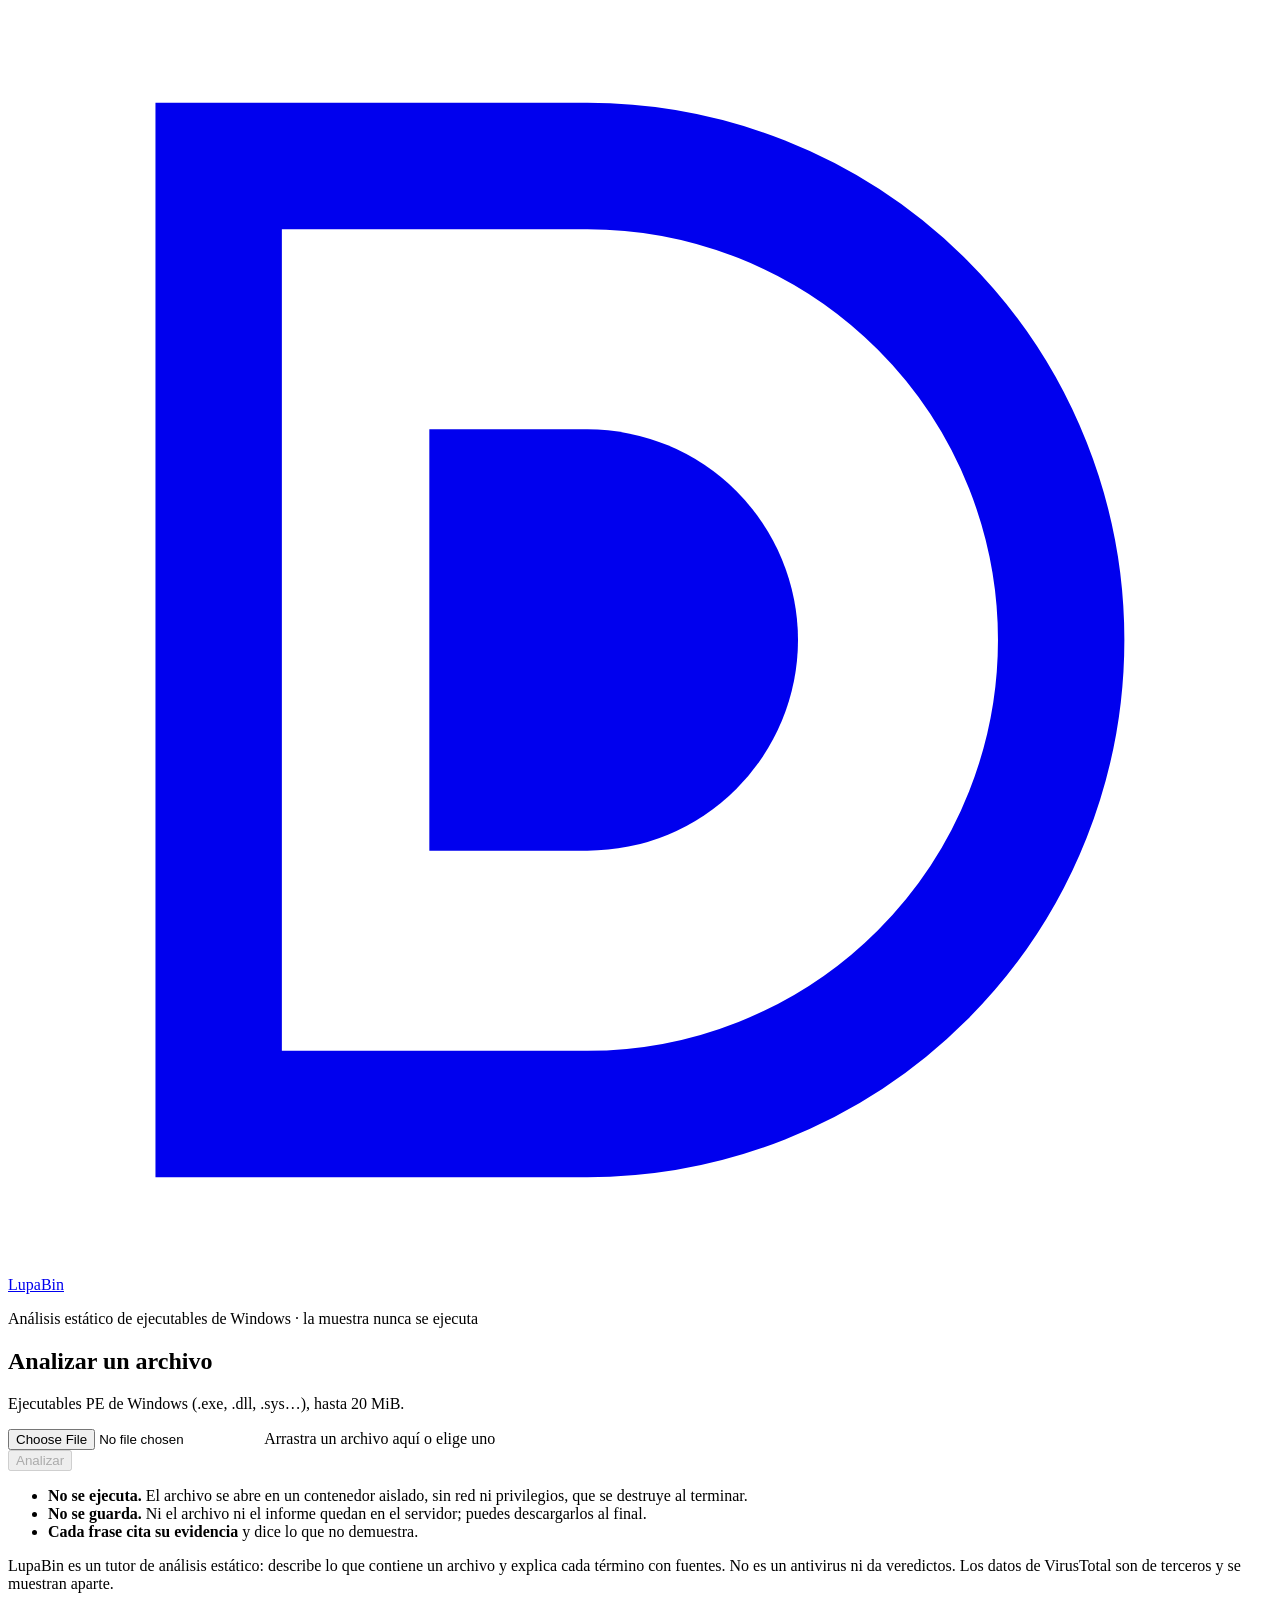
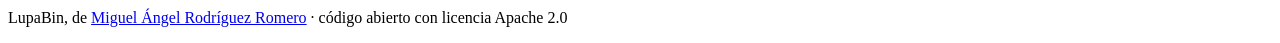
==== src/lupabin/web/static/index.html @ e9e33e32 "Merge pull request #32 from miguelrr21/feat/web-guide feat(web): guía de inicio, menú de descargas y" ====
<!doctype html>
<html lang="es">
<head>
<meta charset="utf-8">
<meta name="viewport" content="width=device-width, initial-scale=1">
<meta name="color-scheme" content="light dark">
<title>LupaBin · análisis estático de ejecutables</title>
<meta name="description" content="Analiza un ejecutable de Windows sin ejecutarlo: qué contiene, qué llama y qué no se puede afirmar.">
<link rel="icon" href="/static/favicon.svg" type="image/svg+xml">
<link rel="stylesheet" href="/static/app.css">
<script src="/static/app.js" defer></script>
</head>
<body>
<header class="topbar">
  <div class="wrap topbar-inner">
    <a class="brand" href="/" aria-label="LupaBin, inicio">
      <svg class="brand-mark" viewBox="0 0 24 24" aria-hidden="true"><path d="M4 3h7a9 9 0 0 1 0 18H4z" fill="none" stroke="currentColor" stroke-width="2.4"/><path d="M8 8h3a4 4 0 0 1 0 8H8z" fill="currentColor"/></svg>
      <span class="brand-name">LupaBin</span>
    </a>
    <p class="topbar-note">Análisis estático de ejecutables de Windows · la muestra nunca se ejecuta</p>
  </div>
</header>

<main class="wrap" id="main">
  <section class="panel" id="upload" aria-labelledby="upload-title">
    <div class="panel-head">
      <h1 id="upload-title">Analizar un archivo</h1>
      <p class="muted">Ejecutables PE de Windows (.exe, .dll, .sys…), hasta <span id="max-size">20 MiB</span>.</p>
    </div>
    <form id="form" novalidate>
      <label class="drop" id="drop" for="file">
        <input type="file" id="file" name="file" class="visually-hidden">
        <span class="drop-main" id="drop-text">Arrastra un archivo aquí o <span class="link-like">elige uno</span></span>
        <span class="drop-file" id="drop-file" hidden></span>
      </label>

      <fieldset class="options" id="vt-options" hidden>
        <legend>VirusTotal</legend>
        <label class="check"><input type="checkbox" id="vt" checked> <span id="vt-label">Analizar también en VirusTotal</span></label>
        <p class="notice" id="upload-notice">Si VirusTotal no conoce el archivo, se sube para que lo analice, y el resultado aparece en cuanto termine. Lo subido puede compartirse con sus clientes de pago: no subas documentos ni programas internos o confidenciales.</p>
      </fieldset>

      <div class="actions">
        <button type="submit" class="button primary" id="submit" disabled>Analizar</button>
        <span class="muted small" id="limits-note"></span>
      </div>
    </form>
    <ul class="facts">
      <li><strong>No se ejecuta.</strong> El archivo se abre en un contenedor aislado, sin red ni privilegios, que se destruye al terminar.</li>
      <li><strong>No se guarda.</strong> Ni el archivo ni el informe quedan en el servidor; puedes descargarlos al final.</li>
      <li><strong>Cada frase cita su evidencia</strong> y dice lo que no demuestra.</li>
    </ul>
  </section>

  <section class="panel" id="progress" hidden aria-live="polite">
    <div class="progress-bar" aria-hidden="true"><span></span></div>
    <p id="progress-text">Enviando el archivo…</p>
    <p class="muted small" id="progress-time"></p>
  </section>

  <section class="panel error" id="error" hidden role="alert">
    <h2>No se pudo analizar</h2>
    <p id="error-text"></p>
    <button type="button" class="button" id="error-back">Volver</button>
  </section>

  <section id="result" hidden>
    <div class="panel result-head">
      <div class="result-title">
        <h2 id="result-name"></h2>
        <span class="badge" id="result-status"></span>
        <span class="score" id="vt-score" hidden></span>
      </div>
      <div class="vt-status" id="vt-status" role="status" aria-live="polite" hidden>
        <span class="vt-dot" id="vt-dot" aria-hidden="true"></span>
        <span id="vt-status-text"></span>
        <button type="button" class="link-button" id="vt-status-open">Ver detalle</button>
      </div>
      <dl class="hashes" id="hashes"></dl>
      <div class="actions">
        <button type="button" class="button primary" id="challenge-open" aria-controls="challenge-panel" aria-expanded="false">Practicar con este informe</button>
        <details class="menu" id="downloads">
          <summary class="button">Descargar</summary>
          <div class="menu-list">
            <button type="button" id="download-md">Informe para leer (Markdown)</button>
            <button type="button" id="download-json">Informe de hechos (JSON)</button>
            <button type="button" id="ghidra-download">Evidencias para Ghidra (ZIP)</button>
          </div>
        </details>
        <button type="button" class="button" id="again">Analizar otro archivo</button>
      </div>
    </div>

    <section class="panel" id="challenge-panel" aria-labelledby="challenge-title" hidden>
      <h3 id="challenge-title">Preguntas de práctica sobre este informe</h3>
      <p class="muted">Cada pregunta indica con qué se responde: un hecho (una lectura de los bytes), una inferencia (el resultado de un método) o un criterio general (conocimiento de la materia, no un dato más sobre el archivo).</p>
      <div id="challenge-content"></div>
    </section>

    <div class="panel filter" id="filter">
      <div class="filter-row">
        <label class="visually-hidden" for="search">Buscar en el informe</label>
        <input type="search" id="search" class="search" autocomplete="off" spellcheck="false" placeholder="Buscar en el informe: una función, un texto, una sección…">
        <div class="segmented" role="group" aria-label="Tipo de afirmación">
          <button type="button" id="level-all" aria-pressed="true">Todo</button>
          <button type="button" id="level-observed" aria-pressed="false">Hechos</button>
          <button type="button" id="level-inferred" aria-pressed="false">Inferencias</button>
        </div>
        <button type="button" class="link-button" id="filter-reset" hidden>Quitar filtros</button>
      </div>
      <p class="muted small filter-note"><span id="filter-count" aria-live="polite"></span> Un <strong>hecho</strong> es una lectura directa de los bytes del archivo; una <strong>inferencia</strong>, el resultado de aplicarles un método (una decodificación, una regla del recorrido del código).</p>
    </div>

    <div class="tabs" role="tablist" aria-label="Secciones del informe">
      <button role="tab" id="tab-summary" aria-controls="pane-summary" aria-selected="true">Resumen</button>
      <button role="tab" id="tab-identity" aria-controls="pane-identity" aria-selected="false" tabindex="-1">¿Qué es? <span class="count" id="count-identity"></span></button>
      <button role="tab" id="tab-code" aria-controls="pane-code" aria-selected="false" tabindex="-1">¿Qué contiene su código? <span class="count" id="count-code"></span></button>
      <button role="tab" id="tab-content" aria-controls="pane-content" aria-selected="false" tabindex="-1">¿Qué textos y datos lleva? <span class="count" id="count-content"></span></button>
      <button role="tab" id="tab-vt" aria-controls="pane-vt" aria-selected="false" tabindex="-1" hidden>¿Qué dice VirusTotal?</button>
      <button role="tab" id="tab-coverage" aria-controls="pane-coverage" aria-selected="false" tabindex="-1">¿Hasta dónde llega?</button>
      <button role="tab" id="tab-glossary" aria-controls="pane-glossary" aria-selected="false" tabindex="-1">Glosario</button>
    </div>

    <div class="panel pane" role="tabpanel" id="pane-summary" aria-labelledby="tab-summary">
      <div class="guide">
        <h3>Por dónde empezar</h3>
        <ol class="steps">
          <li id="step-identity"><button type="button" class="link-button" id="go-identity">Mira qué es el archivo</button>: su formato, con qué se hizo y cómo está organizado.</li>
          <li id="step-code"><button type="button" class="link-button" id="go-code">Mira qué contiene su código</button>: qué funciones de Windows llama y con qué argumentos. Las capacidades reconocidas están resumidas aquí debajo.</li>
          <li id="step-content"><button type="button" class="link-button" id="go-content">Revisa sus textos y datos</button>: cadenas, datos decodificados y entropía.</li>
          <li id="step-vt" hidden><button type="button" class="link-button" id="go-vt">Contrasta con VirusTotal</button>: es una fuente externa, y una detección es la opinión de un motor.</li>
          <li id="step-coverage"><button type="button" class="link-button" id="go-coverage">Comprueba hasta dónde llegó el análisis</button>: lo que no se pudo analizar no queda descartado.</li>
          <li id="step-practice"><button type="button" class="link-button" id="go-practice">Practica con preguntas sobre este informe</button>.</li>
        </ol>
      </div>
      <h3>Qué contiene el código</h3>
      <p class="muted">Capacidades reconocidas a partir de las llamadas del código y de sus argumentos constantes. Que el código las contenga no demuestra que el programa las use, ni con qué intención; el detalle y el límite de cada una están en «¿Qué contiene su código?».</p>
      <div id="summary"></div>
      <h4>Lo que limita este resumen</h4>
      <ul class="warnings" id="warnings"></ul>
    </div>
    <div class="panel pane" role="tabpanel" id="pane-identity" aria-labelledby="tab-identity" hidden>
      <p class="muted" id="intro-identity"></p>
      <div id="q-identity"></div>
      <p class="empty" id="empty-identity" hidden></p>
    </div>
    <div class="panel pane" role="tabpanel" id="pane-code" aria-labelledby="tab-code" hidden>
      <p class="muted" id="intro-code"></p>
      <div id="q-code"></div>
      <p class="empty" id="empty-code" hidden></p>
    </div>
    <div class="panel pane" role="tabpanel" id="pane-content" aria-labelledby="tab-content" hidden>
      <p class="muted" id="intro-content"></p>
      <div id="q-content"></div>
      <p class="empty" id="empty-content" hidden></p>
    </div>
    <div class="panel pane" role="tabpanel" id="pane-coverage" aria-labelledby="tab-coverage" hidden>
      <p class="muted">Qué partes se pudieron analizar y hasta dónde. Un resultado parcial dice lo que encontró, no que no haya nada más.</p>
      <ul class="notes" id="notes"></ul>
      <p class="muted small" id="omitted"></p>
    </div>
    <div class="panel pane" role="tabpanel" id="pane-vt" aria-labelledby="tab-vt" hidden>
      <div id="vt-report"></div>
    </div>
    <div class="panel pane" role="tabpanel" id="pane-glossary" aria-labelledby="tab-glossary" hidden>
      <div id="glossary"></div>
    </div>
    <p class="absence" id="absence"></p>
  </section>
</main>

<footer class="footer">
  <div class="wrap">
    <p>LupaBin es un tutor de análisis estático: describe lo que contiene un archivo y explica cada término con fuentes. No es un antivirus ni da veredictos. Los datos de VirusTotal son de terceros y se muestran aparte.</p>
    <p class="credit">LupaBin, de <a href="https://github.com/miguelrr21" rel="author">Miguel Ángel Rodríguez Romero</a> · código abierto con licencia Apache 2.0</p>
  </div>
</footer>
</body>
</html>
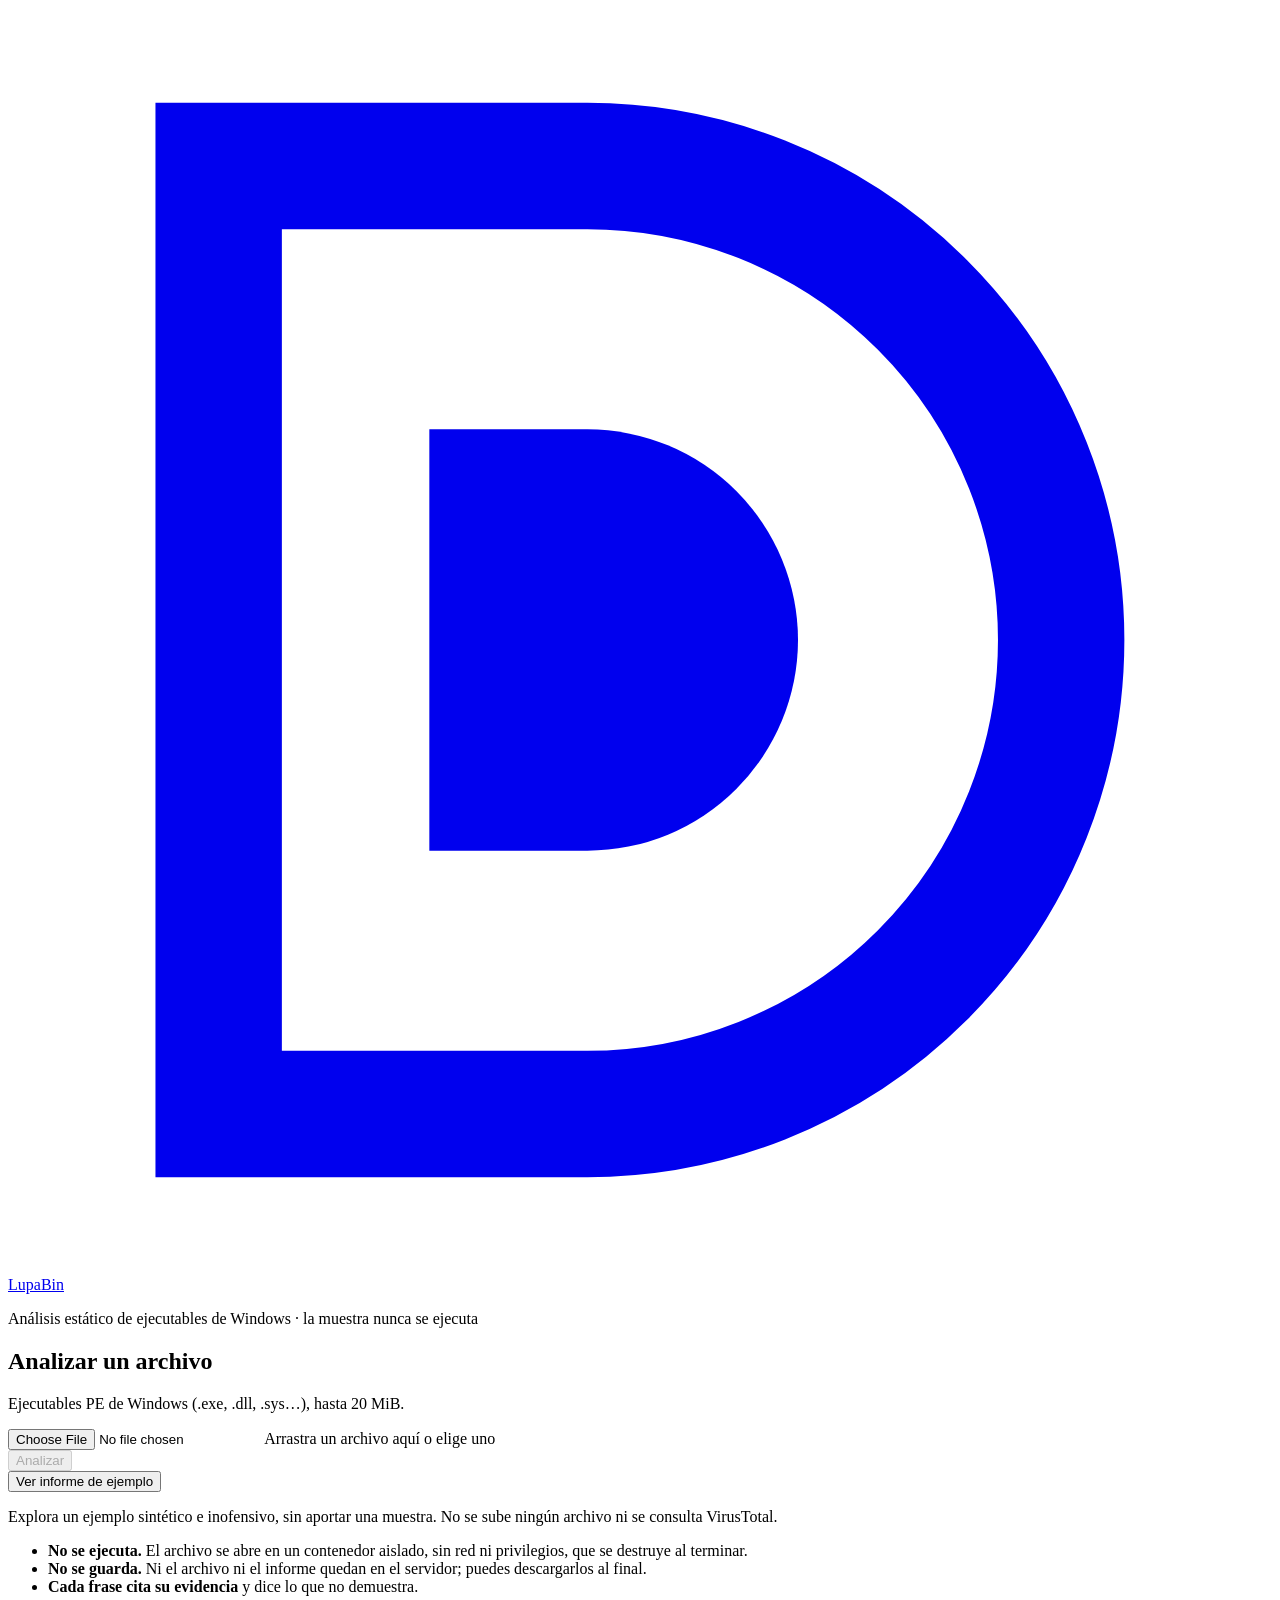
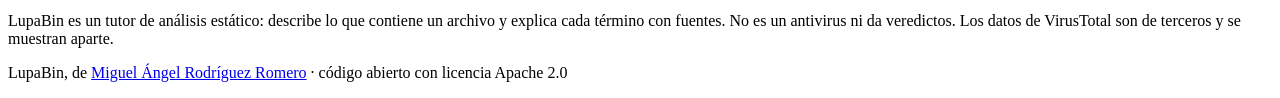
==== commit 883e127c: "feat(web): make evidence reports explorable and readable offline Generated with [Devin](https://devi" ====
--- a/src/lupabin/web/static/index.html
+++ b/src/lupabin/web/static/index.html
@@ -37,7 +37,7 @@
       <fieldset class="options" id="vt-options" hidden>
         <legend>VirusTotal</legend>
         <label class="check"><input type="checkbox" id="vt" checked> <span id="vt-label">Analizar también en VirusTotal</span></label>
-        <p class="notice" id="upload-notice">Si VirusTotal no conoce el archivo, se sube para que lo analice, y el resultado aparece en cuanto termine. Lo subido puede compartirse con sus clientes de pago: no subas documentos ni programas internos o confidenciales.</p>
+        <p class="notice" id="upload-notice">Si VirusTotal no conoce el archivo, se sube para que lo analice, y el resultado aparece en cuanto termine. Lo subido puede compartirse con sus clientes de pago: no subas documentos ni programas internos o confidenciales. Cambiar de informe no revierte los envíos ya iniciados ni garantiza su cancelación en el servidor.</p>
       </fieldset>
 
       <div class="actions">
@@ -45,6 +45,10 @@
         <span class="muted small" id="limits-note"></span>
       </div>
     </form>
+    <div class="example-entry">
+      <button type="button" class="button" id="example-open" aria-describedby="example-help">Ver informe de ejemplo</button>
+      <p class="muted small" id="example-help">Explora un ejemplo sintético e inofensivo, sin aportar una muestra. No se sube ningún archivo ni se consulta VirusTotal.</p>
+    </div>
     <ul class="facts">
       <li><strong>No se ejecuta.</strong> El archivo se abre en un contenedor aislado, sin red ni privilegios, que se destruye al terminar.</li>
       <li><strong>No se guarda.</strong> Ni el archivo ni el informe quedan en el servidor; puedes descargarlos al final.</li>
@@ -56,15 +60,20 @@
     <div class="progress-bar" aria-hidden="true"><span></span></div>
     <p id="progress-text">Enviando el archivo…</p>
     <p class="muted small" id="progress-time"></p>
+    <button type="button" class="button" id="progress-back">Volver al inicio</button>
   </section>
 
   <section class="panel error" id="error" hidden role="alert">
-    <h2>No se pudo analizar</h2>
+    <h2 id="error-title">No se pudo analizar</h2>
     <p id="error-text"></p>
     <button type="button" class="button" id="error-back">Volver</button>
   </section>
 
   <section id="result" hidden>
+    <div class="panel example-notice" id="example-notice" role="note" hidden>
+      <strong>EJEMPLO SINTÉTICO</strong>
+      <p>Informe preparado offline a partir de datos de prueba inofensivos (capability-demo). No procede de un archivo aportado por ti ni de un análisis del worker web. Sus evidencias se contrastaron con los bytes del fixture. No se ha subido ningún archivo ni consultado VirusTotal para este ejemplo.</p>
+    </div>
     <div class="panel result-head">
       <div class="result-title">
         <h2 id="result-name"></h2>
@@ -82,6 +91,7 @@
         <details class="menu" id="downloads">
           <summary class="button">Descargar</summary>
           <div class="menu-list">
+            <button type="button" id="download-html">Informe sin conexión (HTML)</button>
             <button type="button" id="download-md">Informe para leer (Markdown)</button>
             <button type="button" id="download-json">Informe de hechos (JSON)</button>
             <button type="button" id="ghidra-download">Evidencias para Ghidra (ZIP)</button>
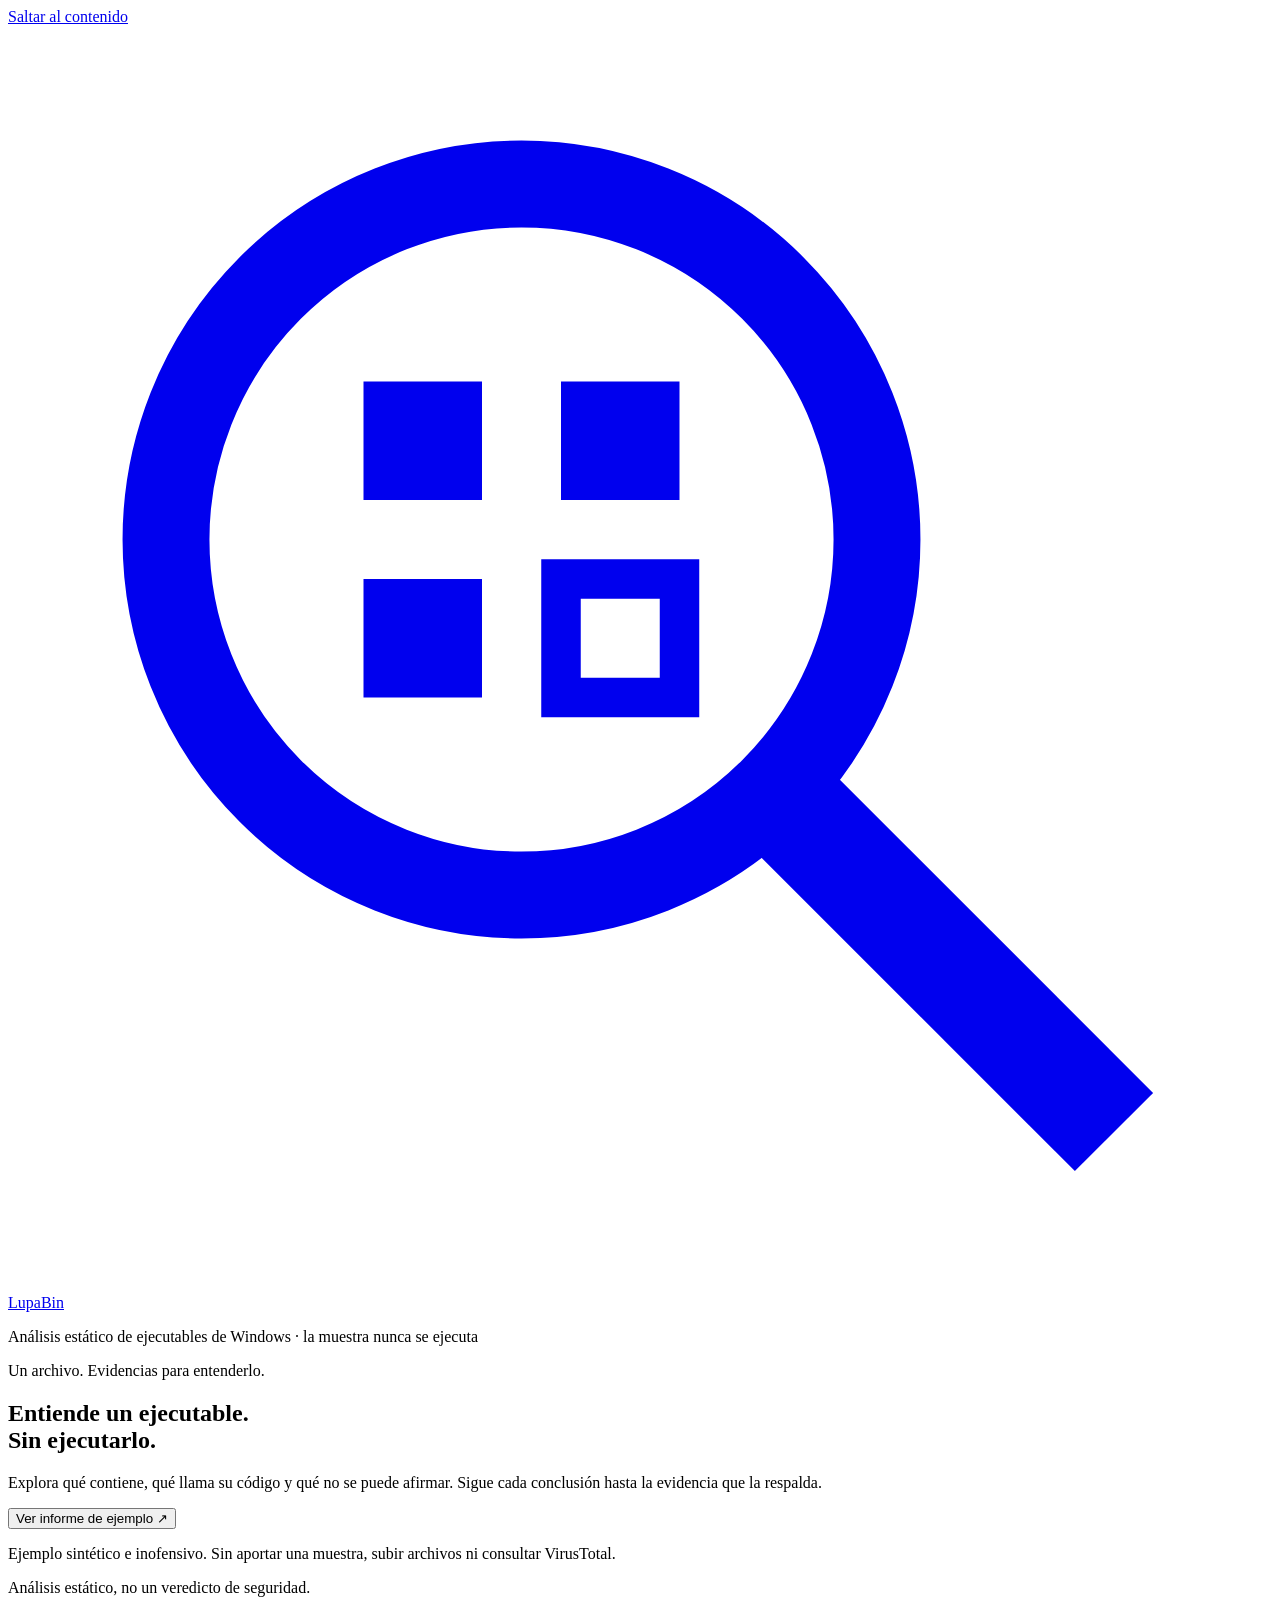
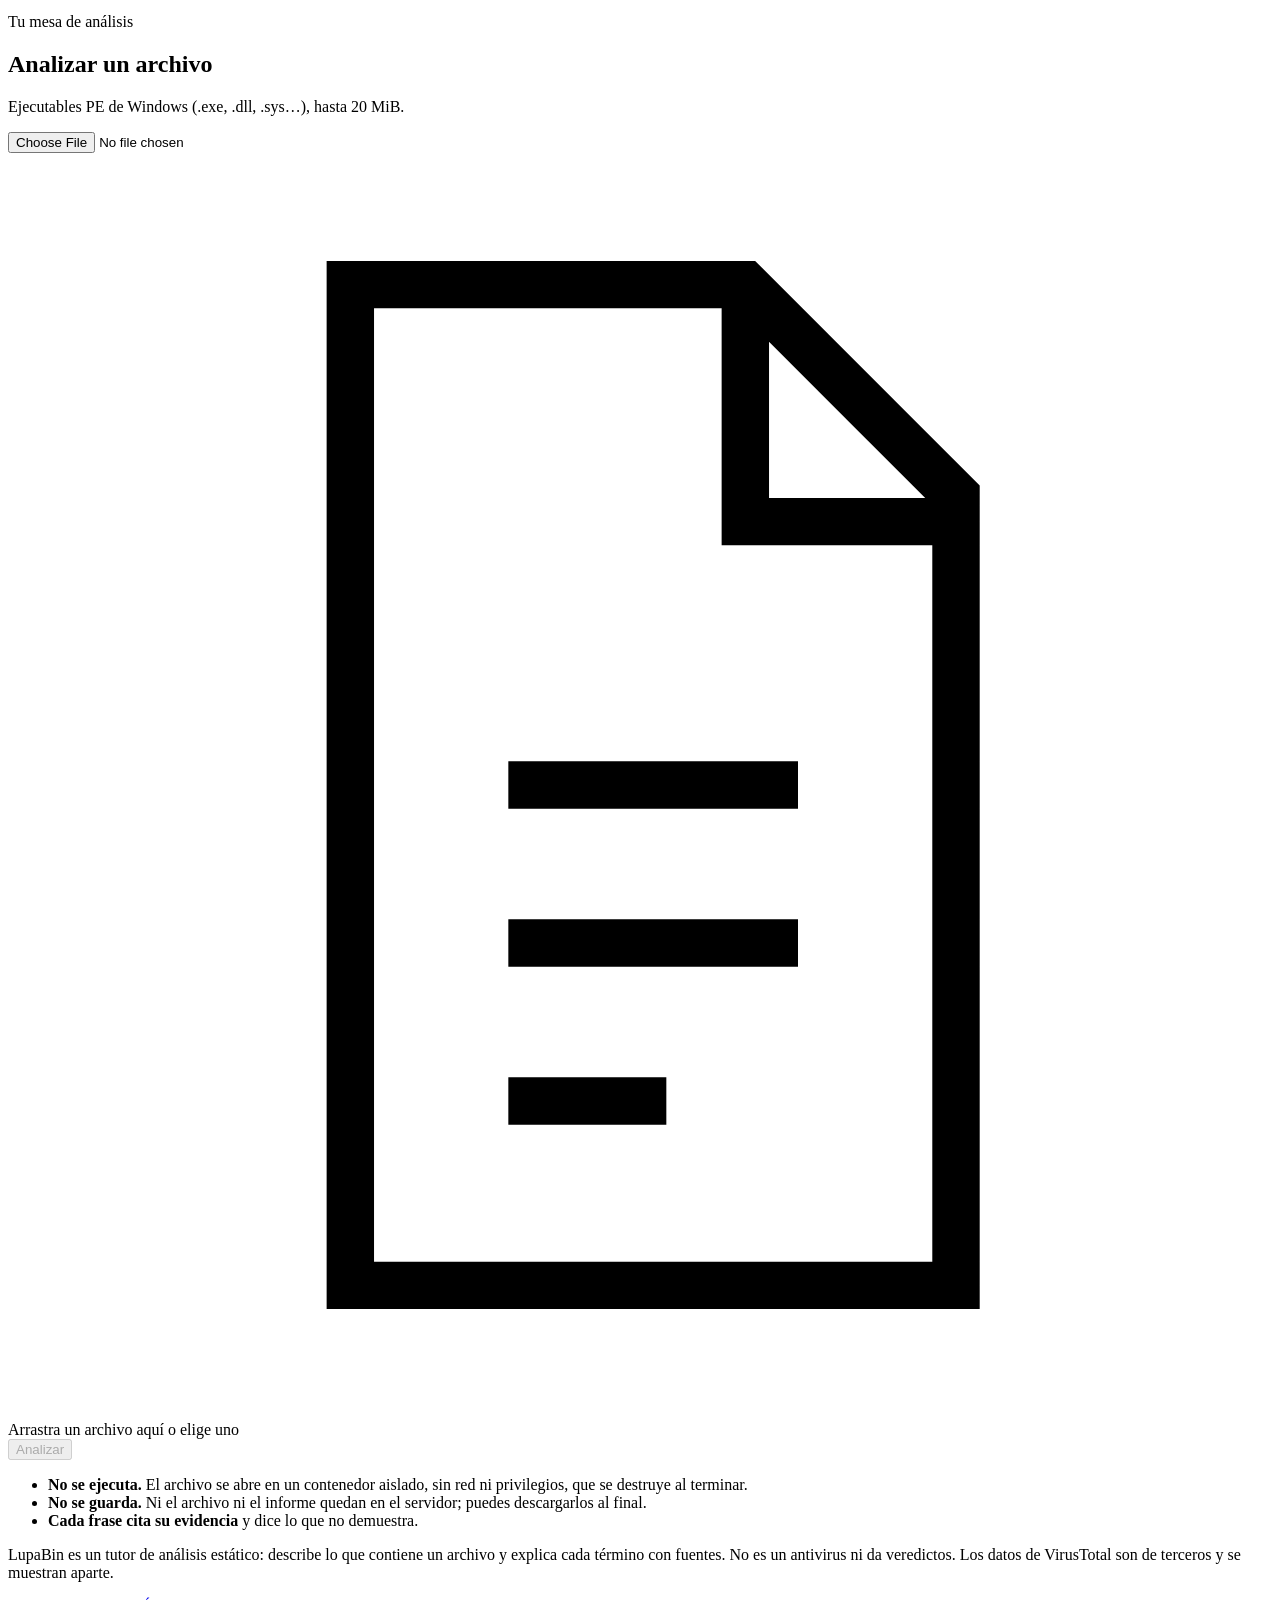
==== commit 10e2dceb: "feat(web): make evidence navigation clearer with a focused visual design Generated with [Devin](http" ====
--- a/src/lupabin/web/static/index.html
+++ b/src/lupabin/web/static/index.html
@@ -11,25 +11,39 @@
 <script src="/static/app.js" defer></script>
 </head>
 <body>
+<a class="skip-link" href="#main">Saltar al contenido</a>
 <header class="topbar">
   <div class="wrap topbar-inner">
     <a class="brand" href="/" aria-label="LupaBin, inicio">
-      <svg class="brand-mark" viewBox="0 0 24 24" aria-hidden="true"><path d="M4 3h7a9 9 0 0 1 0 18H4z" fill="none" stroke="currentColor" stroke-width="2.4"/><path d="M8 8h3a4 4 0 0 1 0 8H8z" fill="currentColor"/></svg>
+      <svg class="brand-mark" viewBox="0 0 32 32" aria-hidden="true"><circle cx="13" cy="13" r="9" fill="none" stroke="currentColor" stroke-width="2.2"/><path d="M20 20l8 8" fill="none" stroke="currentColor" stroke-width="2.8"/><rect x="9" y="9" width="3" height="3" fill="currentColor"/><rect x="14" y="9" width="3" height="3" fill="currentColor"/><rect x="9" y="14" width="3" height="3" fill="currentColor"/><rect x="14" y="14" width="3" height="3" fill="none" stroke="currentColor"/></svg>
       <span class="brand-name">LupaBin</span>
     </a>
     <p class="topbar-note">Análisis estático de ejecutables de Windows · la muestra nunca se ejecuta</p>
   </div>
 </header>
 
-<main class="wrap" id="main">
-  <section class="panel" id="upload" aria-labelledby="upload-title">
-    <div class="panel-head">
-      <h1 id="upload-title">Analizar un archivo</h1>
-      <p class="muted">Ejecutables PE de Windows (.exe, .dll, .sys…), hasta <span id="max-size">20 MiB</span>.</p>
-    </div>
-    <form id="form" novalidate>
+<main class="wrap" id="main" tabindex="-1">
+  <section class="workspace-entry" id="upload" aria-labelledby="upload-title">
+    <div class="entry-intro">
+      <p class="eyebrow">Un archivo. Evidencias para entenderlo.</p>
+      <h1 id="upload-title">Entiende un ejecutable.<br><span>Sin ejecutarlo.</span></h1>
+      <p class="entry-lead">Explora qué contiene, qué llama su código y qué no se puede afirmar. Sigue cada conclusión hasta la evidencia que la respalda.</p>
+      <div class="example-entry">
+        <button type="button" class="button example-button" id="example-open" aria-describedby="example-help">Ver informe de ejemplo <span aria-hidden="true">↗</span></button>
+        <p class="muted small" id="example-help">Ejemplo sintético e inofensivo. Sin aportar una muestra, subir archivos ni consultar VirusTotal.</p>
+      </div>
+      <p class="entry-caption">Análisis estático, no un veredicto de seguridad.</p>
+    </div>
+    <div class="panel analysis-card">
+      <div class="panel-head">
+        <p class="eyebrow">Tu mesa de análisis</p>
+        <h2>Analizar un archivo</h2>
+        <p class="muted">Ejecutables PE de Windows (.exe, .dll, .sys…), hasta <span id="max-size">20 MiB</span>.</p>
+      </div>
+      <form id="form" novalidate>
       <label class="drop" id="drop" for="file">
         <input type="file" id="file" name="file" class="visually-hidden">
+        <svg class="drop-icon" viewBox="0 0 48 48" fill="none" stroke="currentColor" stroke-width="1.8" aria-hidden="true"><path d="M13 5h15l8 8v30H13zM28 5v9h8M19 24h11M19 30h11M19 36h6"/></svg>
         <span class="drop-main" id="drop-text">Arrastra un archivo aquí o <span class="link-like">elige uno</span></span>
         <span class="drop-file" id="drop-file" hidden></span>
       </label>
@@ -44,10 +58,7 @@
         <button type="submit" class="button primary" id="submit" disabled>Analizar</button>
         <span class="muted small" id="limits-note"></span>
       </div>
-    </form>
-    <div class="example-entry">
-      <button type="button" class="button" id="example-open" aria-describedby="example-help">Ver informe de ejemplo</button>
-      <p class="muted small" id="example-help">Explora un ejemplo sintético e inofensivo, sin aportar una muestra. No se sube ningún archivo ni se consulta VirusTotal.</p>
+      </form>
     </div>
     <ul class="facts">
       <li><strong>No se ejecuta.</strong> El archivo se abre en un contenedor aislado, sin red ni privilegios, que se destruye al terminar.</li>
@@ -75,6 +86,7 @@
       <p>Informe preparado offline a partir de datos de prueba inofensivos (capability-demo). No procede de un archivo aportado por ti ni de un análisis del worker web. Sus evidencias se contrastaron con los bytes del fixture. No se ha subido ningún archivo ni consultado VirusTotal para este ejemplo.</p>
     </div>
     <div class="panel result-head">
+      <p class="eyebrow">Cuaderno de análisis · tu informe</p>
       <div class="result-title">
         <h2 id="result-name"></h2>
         <span class="badge" id="result-status"></span>
@@ -85,18 +97,34 @@
         <span id="vt-status-text"></span>
         <button type="button" class="link-button" id="vt-status-open">Ver detalle</button>
       </div>
+      <p class="muted small">El estado indica hasta dónde llegó el análisis, no si el archivo es seguro.</p>
       <dl class="hashes" id="hashes"></dl>
       <div class="actions">
         <button type="button" class="button primary" id="challenge-open" aria-controls="challenge-panel" aria-expanded="false">Practicar con este informe</button>
         <details class="menu" id="downloads">
           <summary class="button">Descargar</summary>
           <div class="menu-list">
-            <button type="button" id="download-html">Informe sin conexión (HTML)</button>
+            <button type="button" id="download-html">Resumen para leer (HTML)</button>
             <button type="button" id="download-md">Informe para leer (Markdown)</button>
             <button type="button" id="download-json">Informe de hechos (JSON)</button>
             <button type="button" id="ghidra-download">Evidencias para Ghidra (ZIP)</button>
           </div>
         </details>
+        <details class="ghidra-help" id="ghidra-help">
+          <summary class="button" id="ghidra-help-toggle">Cómo usar el ZIP en Ghidra</summary>
+          <div class="ghidra-help-body">
+            <p><strong>Ghidra se abre fuera de esta web.</strong> El ZIP no contiene el PE ni lo importa por ti: lleva evidencias y un script para añadir anotaciones al programa abierto.</p>
+            <ol class="ghidra-steps">
+              <li>Descarga «Evidencias para Ghidra (ZIP)» en «Descargar» y extrae sus dos archivos: <code>lupabin-ghidra.json</code> e <code>ImportLupaBin.java</code>.</li>
+              <li>Importa el <strong>mismo PE original</strong> en un proyecto de Ghidra y ábrelo en CodeBrowser, sin ejecutarlo. Si ya lo tienes abierto, comprueba que es ese archivo.</li>
+              <li>Abre <strong>Window &gt; Script Manager</strong>. Si falta el script, añade la carpeta extraída mediante <strong>Script Directories / Bundle Manager</strong>. Busca <code>ImportLupaBin.java</code> en el filtro del gestor.</li>
+              <li>Selecciona y ejecuta <strong>solo el script suministrado</strong>, <code>ImportLupaBin.java</code>, con <strong>Run Script</strong>. Cuando lo pida, elige <code>lupabin-ghidra.json</code> del mismo ZIP. No ejecutes el PE.</li>
+              <li>Guarda la revisión previa en un <strong>archivo nuevo</strong> y lee sus anotaciones, conflictos y abstenciones. Si hay anotaciones preparadas, confirma solo si quieres aplicarlas; después <strong>guarda el programa</strong> en tu proyecto de Ghidra. Conserva el JSON y la revisión.</li>
+            </ol>
+            <p class="notice">Si el SHA-256 no coincide, detente: no desactives esa comprobación. Necesitas el PE original completo. El ZIP del ejemplo sintético no sirve para otro ejecutable.</p>
+            <p class="muted small">Usa solo exportaciones de procedencia confiable. El importador conserva las anotaciones existentes; añade evidencias, no un veredicto de seguridad. Verificar bytes no autentica el informe ni demuestra sus afirmaciones.</p>
+          </div>
+        </details>
         <button type="button" class="button" id="again">Analizar otro archivo</button>
       </div>
     </div>
@@ -108,8 +136,8 @@
     </section>
 
     <div class="panel filter" id="filter">
+      <label class="filter-label" for="search">Encuentra una evidencia</label>
       <div class="filter-row">
-        <label class="visually-hidden" for="search">Buscar en el informe</label>
         <input type="search" id="search" class="search" autocomplete="off" spellcheck="false" placeholder="Buscar en el informe: una función, un texto, una sección…">
         <div class="segmented" role="group" aria-label="Tipo de afirmación">
           <button type="button" id="level-all" aria-pressed="true">Todo</button>
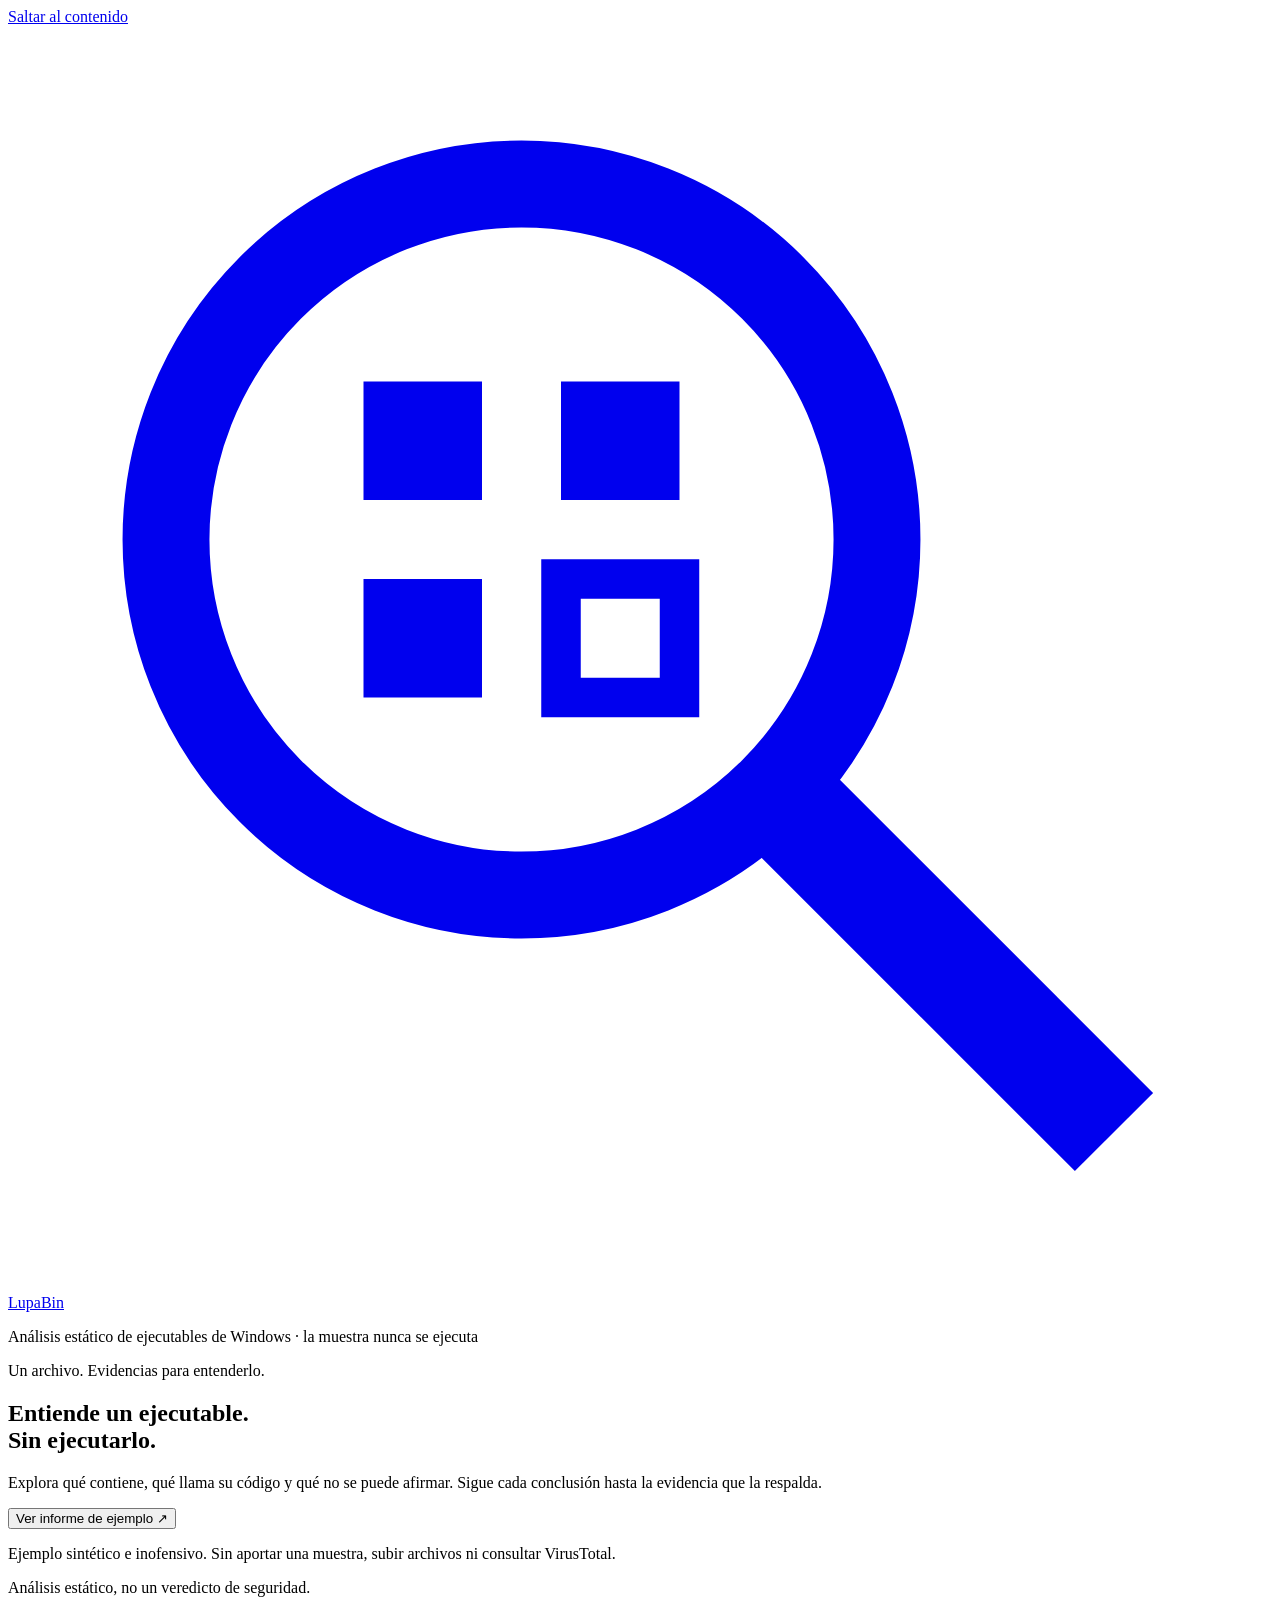
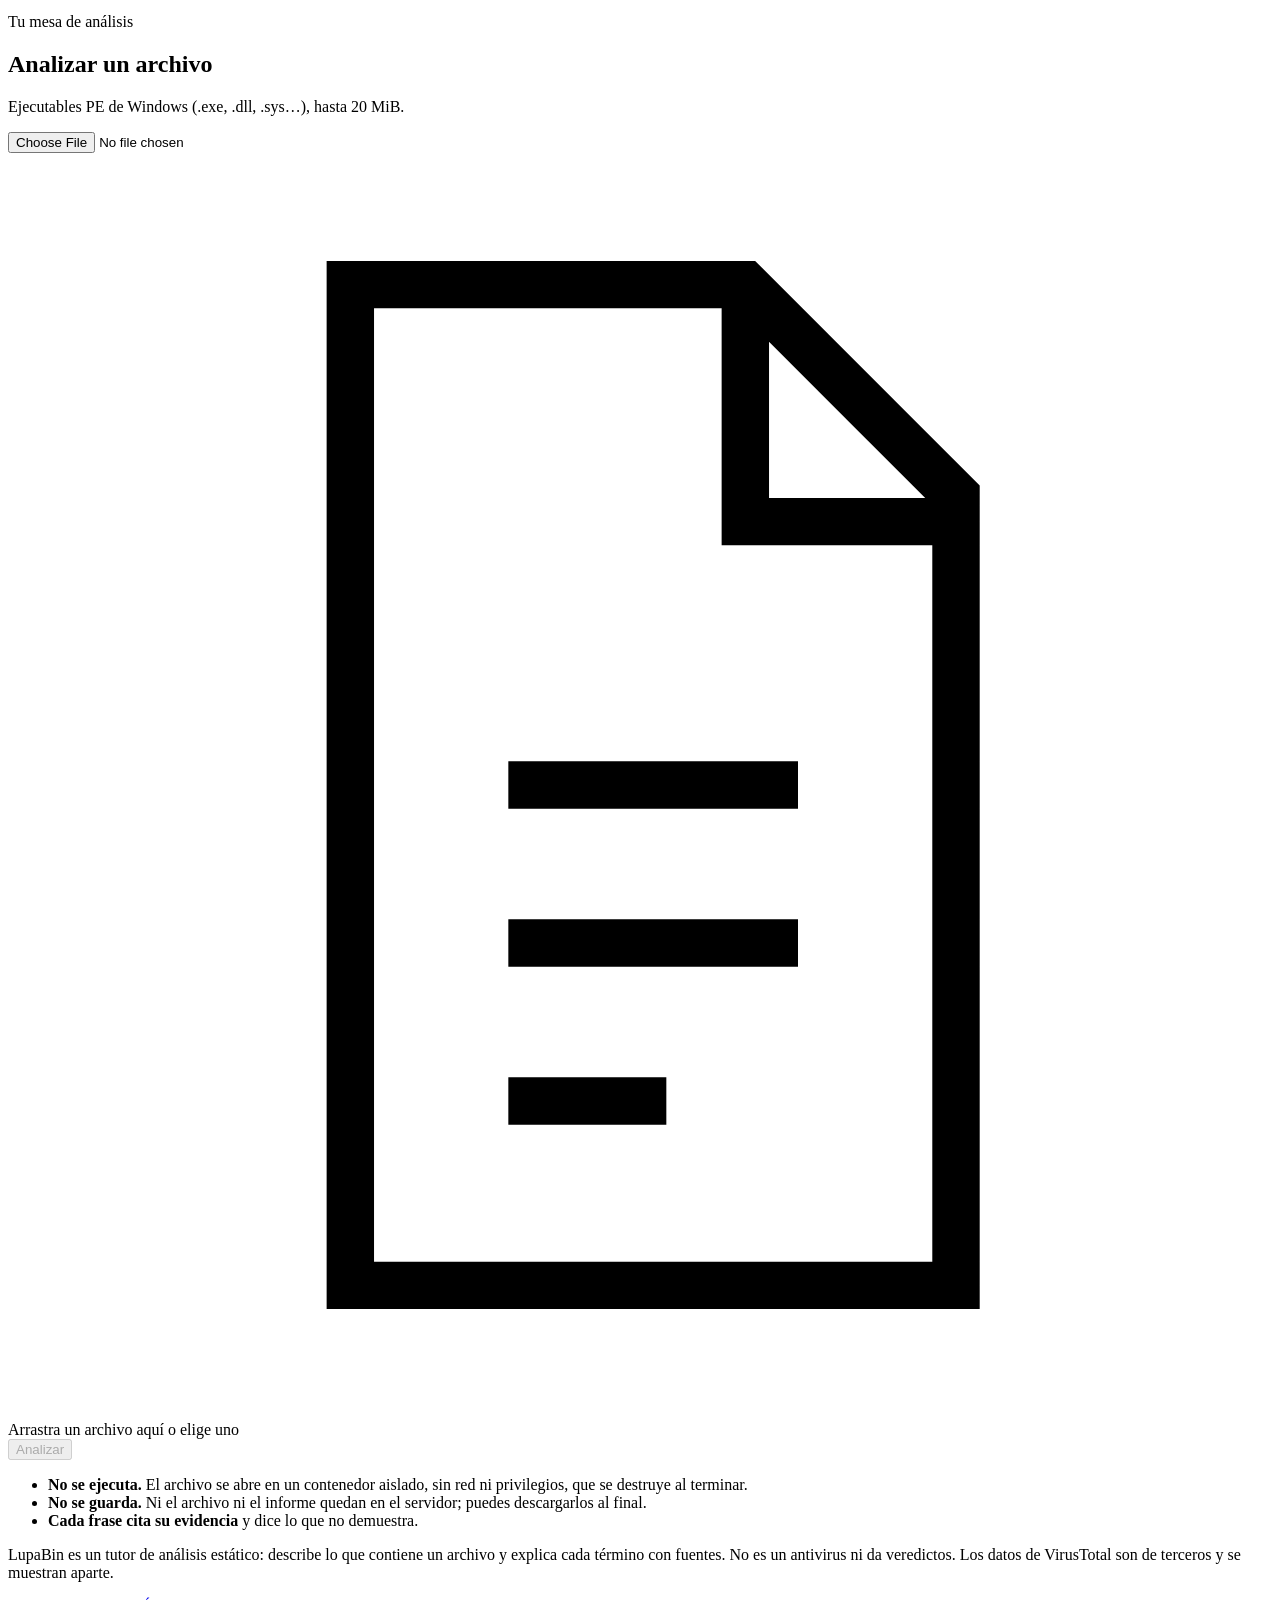
==== commit 7ca8745a: "feat(web): add privacy page explaining zero-retention policy Adds /privacidad detailing that samples" ====
--- a/src/lupabin/web/static/index.html
+++ b/src/lupabin/web/static/index.html
@@ -50,7 +50,7 @@
 
       <fieldset class="options" id="vt-options" hidden>
         <legend>VirusTotal</legend>
-        <label class="check"><input type="checkbox" id="vt" checked> <span id="vt-label">Analizar también en VirusTotal</span></label>
+        <label class="check"><input type="checkbox" id="vt"> <span id="vt-label">Analizar también en VirusTotal</span></label>
         <p class="notice" id="upload-notice">Si VirusTotal no conoce el archivo, se sube para que lo analice, y el resultado aparece en cuanto termine. Lo subido puede compartirse con sus clientes de pago: no subas documentos ni programas internos o confidenciales. Cambiar de informe no revierte los envíos ya iniciados ni garantiza su cancelación en el servidor.</p>
       </fieldset>
 
@@ -210,7 +210,7 @@
 <footer class="footer">
   <div class="wrap">
     <p>LupaBin es un tutor de análisis estático: describe lo que contiene un archivo y explica cada término con fuentes. No es un antivirus ni da veredictos. Los datos de VirusTotal son de terceros y se muestran aparte.</p>
-    <p class="credit">LupaBin, de <a href="https://github.com/miguelrr21" rel="author">Miguel Ángel Rodríguez Romero</a> · código abierto con licencia Apache 2.0</p>
+    <p class="credit">LupaBin, de <a href="https://github.com/miguelrr21" rel="author">Miguel Ángel Rodríguez Romero</a> · código abierto con licencia Apache 2.0 · <a href="/privacidad">Privacidad</a></p>
   </div>
 </footer>
 </body>
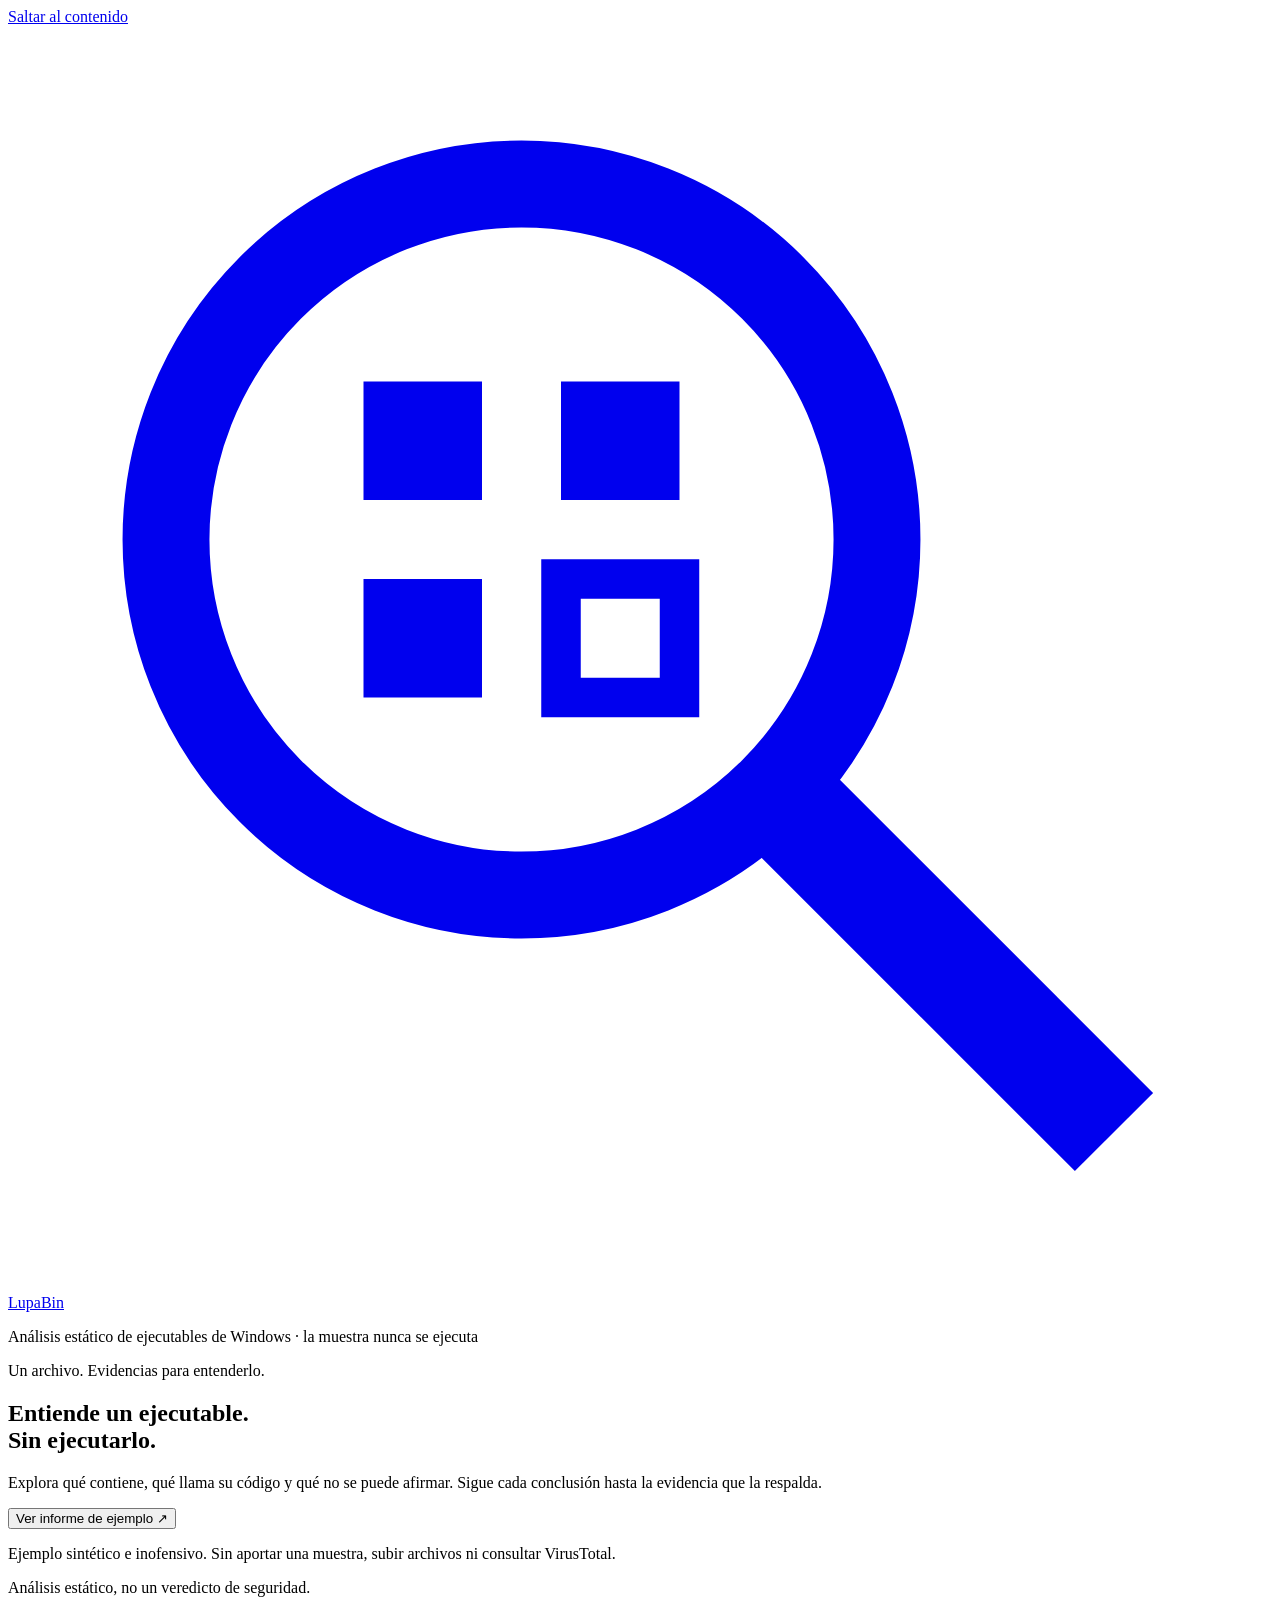
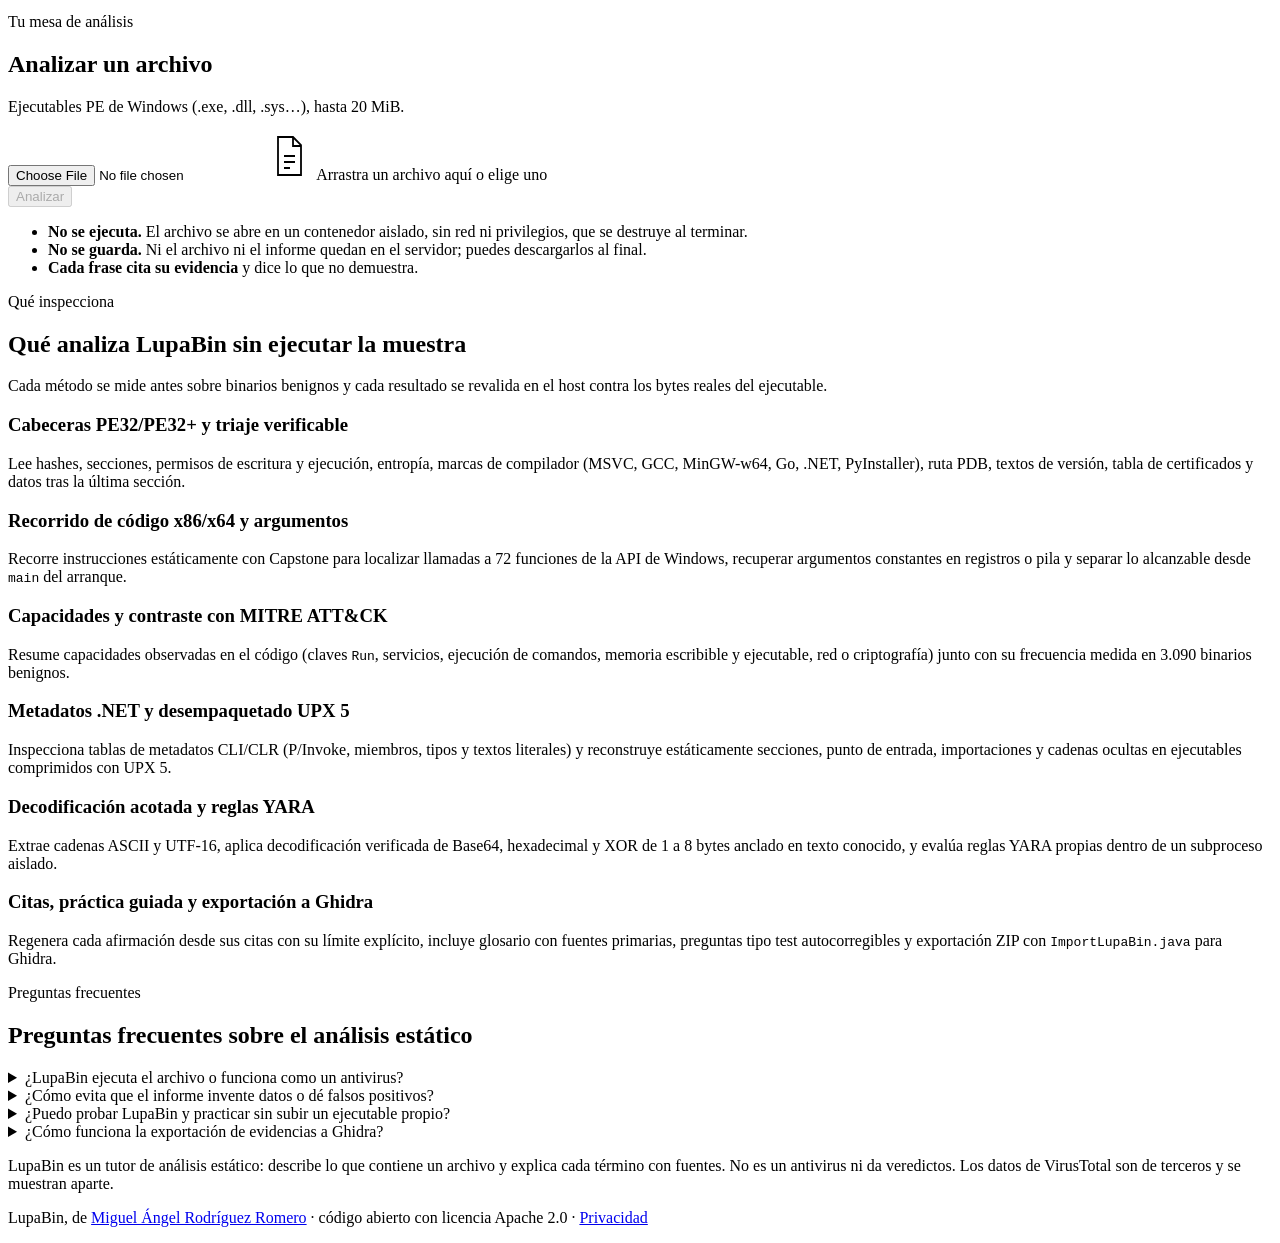
==== commit 92178372: "feat(web): add crawler endpoints, web manifest and indexable SEO overview" ====
--- a/src/lupabin/web/static/index.html
+++ b/src/lupabin/web/static/index.html
@@ -4,8 +4,26 @@
 <meta charset="utf-8">
 <meta name="viewport" content="width=device-width, initial-scale=1">
 <meta name="color-scheme" content="light dark">
-<title>LupaBin · análisis estático de ejecutables</title>
-<meta name="description" content="Analiza un ejecutable de Windows sin ejecutarlo: qué contiene, qué llama y qué no se puede afirmar.">
+<meta name="theme-color" content="#f2f5fa" media="(prefers-color-scheme: light)">
+<meta name="theme-color" content="#0b1525" media="(prefers-color-scheme: dark)">
+<title>LupaBin · Tutor de análisis estático de ejecutables PE de Windows (.exe, .dll)</title>
+<meta name="description" content="Analiza ejecutables PE de Windows (.exe, .dll, .sys) sin ejecutarlos: cabeceras, llamadas API x86/x64, capacidades MITRE ATT&amp;CK, .NET, UPX 5, YARA, triaje y exportación a Ghidra con evidencias verificadas.">
+<meta name="robots" content="index, follow">
+<meta name="author" content="Miguel Ángel Rodríguez Romero">
+<link rel="canonical" href="https://lupabin.com/">
+<link rel="manifest" href="/static/manifest.webmanifest">
+<meta property="og:type" content="website">
+<meta property="og:locale" content="es_ES">
+<meta property="og:site_name" content="LupaBin">
+<meta property="og:title" content="LupaBin · Tutor de análisis estático de ejecutables de Windows">
+<meta property="og:description" content="Inspecciona ejecutables PE32/PE32+ sin ejecutarlos nunca. Cada afirmación cita sus bytes de evidencia, explica qué no demuestra y permite practicar o exportar a Ghidra.">
+<meta property="og:url" content="https://lupabin.com/">
+<meta property="og:image" content="https://lupabin.com/static/favicon.svg">
+<meta property="og:image:alt" content="Logotipo geométrico de LupaBin: lupa sobre matriz binaria">
+<meta name="twitter:card" content="summary">
+<meta name="twitter:title" content="LupaBin · Análisis estático de ejecutables de Windows">
+<meta name="twitter:description" content="Entiende qué contiene un ejecutable PE (.exe, .dll, .sys) sin ejecutarlo, con evidencias verificables, glosario y exportación a Ghidra.">
+<meta name="twitter:image" content="https://lupabin.com/static/favicon.svg">
 <link rel="icon" href="/static/favicon.svg" type="image/svg+xml">
 <link rel="stylesheet" href="/static/app.css">
 <script src="/static/app.js" defer></script>
@@ -22,12 +40,17 @@
   </div>
 </header>
 
-<main class="wrap" id="main" tabindex="-1">
+<main class="wrap" id="main" tabindex="-1" itemscope itemtype="https://schema.org/SoftwareApplication">
+  <meta itemprop="name" content="LupaBin">
+  <meta itemprop="applicationCategory" content="SecurityApplication, EducationalApplication">
+  <meta itemprop="operatingSystem" content="Windows, Linux">
+  <meta itemprop="url" content="https://lupabin.com/">
+  <meta itemprop="license" content="https://www.apache.org/licenses/LICENSE-2.0">
   <section class="workspace-entry" id="upload" aria-labelledby="upload-title">
     <div class="entry-intro">
       <p class="eyebrow">Un archivo. Evidencias para entenderlo.</p>
       <h1 id="upload-title">Entiende un ejecutable.<br><span>Sin ejecutarlo.</span></h1>
-      <p class="entry-lead">Explora qué contiene, qué llama su código y qué no se puede afirmar. Sigue cada conclusión hasta la evidencia que la respalda.</p>
+      <p class="entry-lead" itemprop="description">Explora qué contiene, qué llama su código y qué no se puede afirmar. Sigue cada conclusión hasta la evidencia que la respalda.</p>
       <div class="example-entry">
         <button type="button" class="button example-button" id="example-open" aria-describedby="example-help">Ver informe de ejemplo <span aria-hidden="true">↗</span></button>
         <p class="muted small" id="example-help">Ejemplo sintético e inofensivo. Sin aportar una muestra, subir archivos ni consultar VirusTotal.</p>
@@ -43,7 +66,7 @@
       <form id="form" novalidate>
       <label class="drop" id="drop" for="file">
         <input type="file" id="file" name="file" class="visually-hidden">
-        <svg class="drop-icon" viewBox="0 0 48 48" fill="none" stroke="currentColor" stroke-width="1.8" aria-hidden="true"><path d="M13 5h15l8 8v30H13zM28 5v9h8M19 24h11M19 30h11M19 36h6"/></svg>
+        <svg class="drop-icon" width="48" height="48" viewBox="0 0 48 48" fill="none" stroke="currentColor" stroke-width="1.8" aria-hidden="true"><path d="M13 5h15l8 8v30H13zM28 5v9h8M19 24h11M19 30h11M19 36h6"/></svg>
         <span class="drop-main" id="drop-text">Arrastra un archivo aquí o <span class="link-like">elige uno</span></span>
         <span class="drop-file" id="drop-file" hidden></span>
       </label>
@@ -65,6 +88,71 @@
       <li><strong>No se guarda.</strong> Ni el archivo ni el informe quedan en el servidor; puedes descargarlos al final.</li>
       <li><strong>Cada frase cita su evidencia</strong> y dice lo que no demuestra.</li>
     </ul>
+    <section class="seo-section" id="capabilities-overview" aria-labelledby="capabilities-heading">
+      <div class="seo-section-head">
+        <p class="eyebrow">Qué inspecciona</p>
+        <h2 id="capabilities-heading">Qué analiza LupaBin sin ejecutar la muestra</h2>
+        <p class="muted">Cada método se mide antes sobre binarios benignos y cada resultado se revalida en el host contra los bytes reales del ejecutable.</p>
+      </div>
+      <div class="feature-grid">
+        <article class="feature-card">
+          <h3>Cabeceras PE32/PE32+ y triaje verificable</h3>
+          <p>Lee hashes, secciones, permisos de escritura y ejecución, entropía, marcas de compilador (MSVC, GCC, MinGW-w64, Go, .NET, PyInstaller), ruta PDB, textos de versión, tabla de certificados y datos tras la última sección.</p>
+        </article>
+        <article class="feature-card">
+          <h3>Recorrido de código x86/x64 y argumentos</h3>
+          <p>Recorre instrucciones estáticamente con Capstone para localizar llamadas a 72 funciones de la API de Windows, recuperar argumentos constantes en registros o pila y separar lo alcanzable desde <code>main</code> del arranque.</p>
+        </article>
+        <article class="feature-card">
+          <h3>Capacidades y contraste con MITRE ATT&amp;CK</h3>
+          <p>Resume capacidades observadas en el código (claves <code>Run</code>, servicios, ejecución de comandos, memoria escribible y ejecutable, red o criptografía) junto con su frecuencia medida en 3.090 binarios benignos.</p>
+        </article>
+        <article class="feature-card">
+          <h3>Metadatos .NET y desempaquetado UPX 5</h3>
+          <p>Inspecciona tablas de metadatos CLI/CLR (P/Invoke, miembros, tipos y textos literales) y reconstruye estáticamente secciones, punto de entrada, importaciones y cadenas ocultas en ejecutables comprimidos con UPX 5.</p>
+        </article>
+        <article class="feature-card">
+          <h3>Decodificación acotada y reglas YARA</h3>
+          <p>Extrae cadenas ASCII y UTF-16, aplica decodificación verificada de Base64, hexadecimal y XOR de 1 a 8 bytes anclado en texto conocido, y evalúa reglas YARA propias dentro de un subproceso aislado.</p>
+        </article>
+        <article class="feature-card">
+          <h3>Citas, práctica guiada y exportación a Ghidra</h3>
+          <p>Regenera cada afirmación desde sus citas con su límite explícito, incluye glosario con fuentes primarias, preguntas tipo test autocorregibles y exportación ZIP con <code>ImportLupaBin.java</code> para Ghidra.</p>
+        </article>
+      </div>
+    </section>
+    <section class="seo-section" id="faq-overview" aria-labelledby="faq-heading" itemscope itemtype="https://schema.org/FAQPage">
+      <div class="seo-section-head">
+        <p class="eyebrow">Preguntas frecuentes</p>
+        <h2 id="faq-heading">Preguntas frecuentes sobre el análisis estático</h2>
+      </div>
+      <div class="faq-list">
+        <details class="faq-item" itemscope itemprop="mainEntity" itemtype="https://schema.org/Question">
+          <summary itemprop="name">¿LupaBin ejecuta el archivo o funciona como un antivirus?</summary>
+          <div class="faq-body" itemscope itemprop="acceptedAnswer" itemtype="https://schema.org/Answer">
+            <p itemprop="text">No. LupaBin nunca ejecuta ni emula el programa ni emite veredictos de seguridad. Lee los bytes dentro de un contenedor Linux sin red ni privilegios y describe qué estructuras, llamadas y cadenas contiene el ejecutable.</p>
+          </div>
+        </details>
+        <details class="faq-item" itemscope itemprop="mainEntity" itemtype="https://schema.org/Question">
+          <summary itemprop="name">¿Cómo evita que el informe invente datos o dé falsos positivos?</summary>
+          <div class="faq-body" itemscope itemprop="acceptedAnswer" itemtype="https://schema.org/Answer">
+            <p itemprop="text">No utiliza modelos de lenguaje para deducir resultados. El host comprueba de nuevo cada evidencia contra los bytes de la muestra, regenera cada frase a partir de sus citas y declara siempre lo que ese dato no demuestra.</p>
+          </div>
+        </details>
+        <details class="faq-item" itemscope itemprop="mainEntity" itemtype="https://schema.org/Question">
+          <summary itemprop="name">¿Puedo probar LupaBin y practicar sin subir un ejecutable propio?</summary>
+          <div class="faq-body" itemscope itemprop="acceptedAnswer" itemtype="https://schema.org/Answer">
+            <p itemprop="text">Sí. El botón «Ver informe de ejemplo» abre un informe completo generado a partir de un archivo sintético e inofensivo, con filtros, glosario, descargas y preguntas de práctica autocorregibles sin consultar servicios externos.</p>
+          </div>
+        </details>
+        <details class="faq-item" itemscope itemprop="mainEntity" itemtype="https://schema.org/Question">
+          <summary itemprop="name">¿Cómo funciona la exportación de evidencias a Ghidra?</summary>
+          <div class="faq-body" itemscope itemprop="acceptedAnswer" itemtype="https://schema.org/Answer">
+            <p itemprop="text">Desde el menú «Descargar» puedes obtener un archivo ZIP con <code>lupabin-ghidra.json</code> y el script <code>ImportLupaBin.java</code>. Al ejecutarlo en Ghidra sobre el mismo ejecutable, verifica el SHA-256, genera una revisión previa y añade comentarios sin sobrescribir tus anotaciones.</p>
+          </div>
+        </details>
+      </div>
+    </section>
   </section>
 
   <section class="panel" id="progress" hidden aria-live="polite">
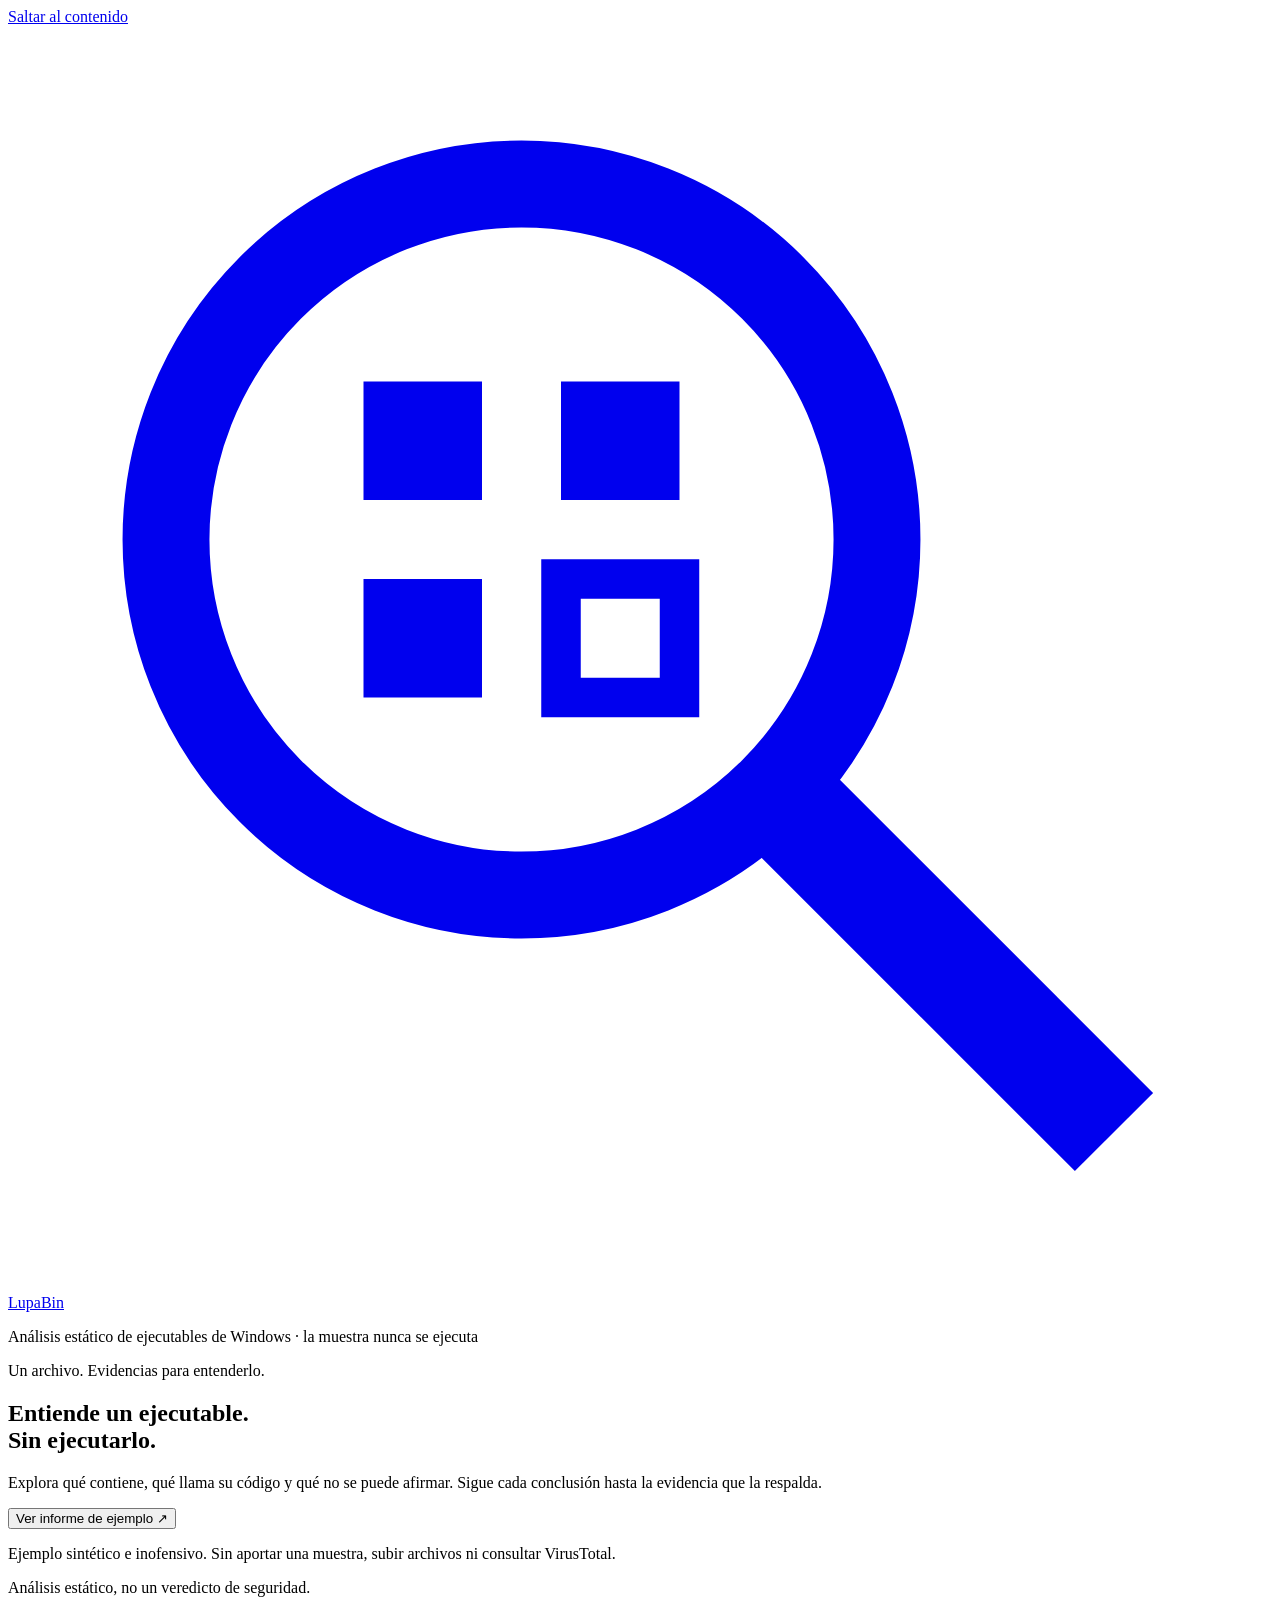
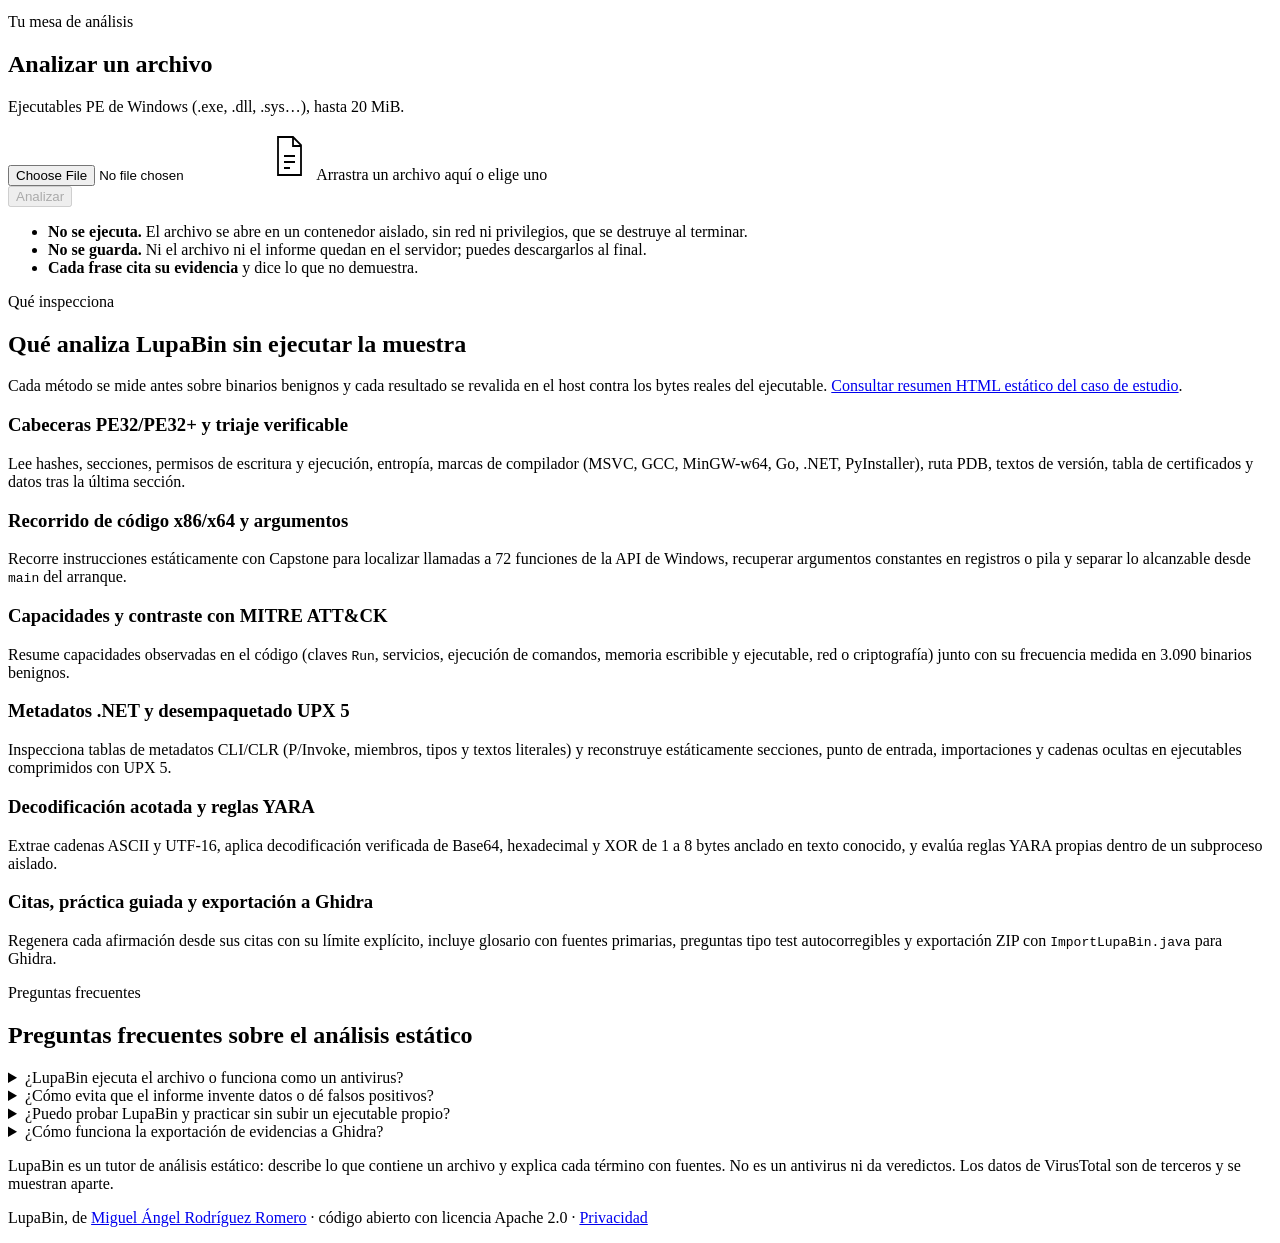
==== commit 035cfd92: "feat(web): serve static HTML example at /ejemplo and support ?ejemplo=1 deep link" ====
--- a/src/lupabin/web/static/index.html
+++ b/src/lupabin/web/static/index.html
@@ -92,7 +92,7 @@
       <div class="seo-section-head">
         <p class="eyebrow">Qué inspecciona</p>
         <h2 id="capabilities-heading">Qué analiza LupaBin sin ejecutar la muestra</h2>
-        <p class="muted">Cada método se mide antes sobre binarios benignos y cada resultado se revalida en el host contra los bytes reales del ejecutable.</p>
+        <p class="muted">Cada método se mide antes sobre binarios benignos y cada resultado se revalida en el host contra los bytes reales del ejecutable. <a href="/ejemplo">Consultar resumen HTML estático del caso de estudio</a>.</p>
       </div>
       <div class="feature-grid">
         <article class="feature-card">
